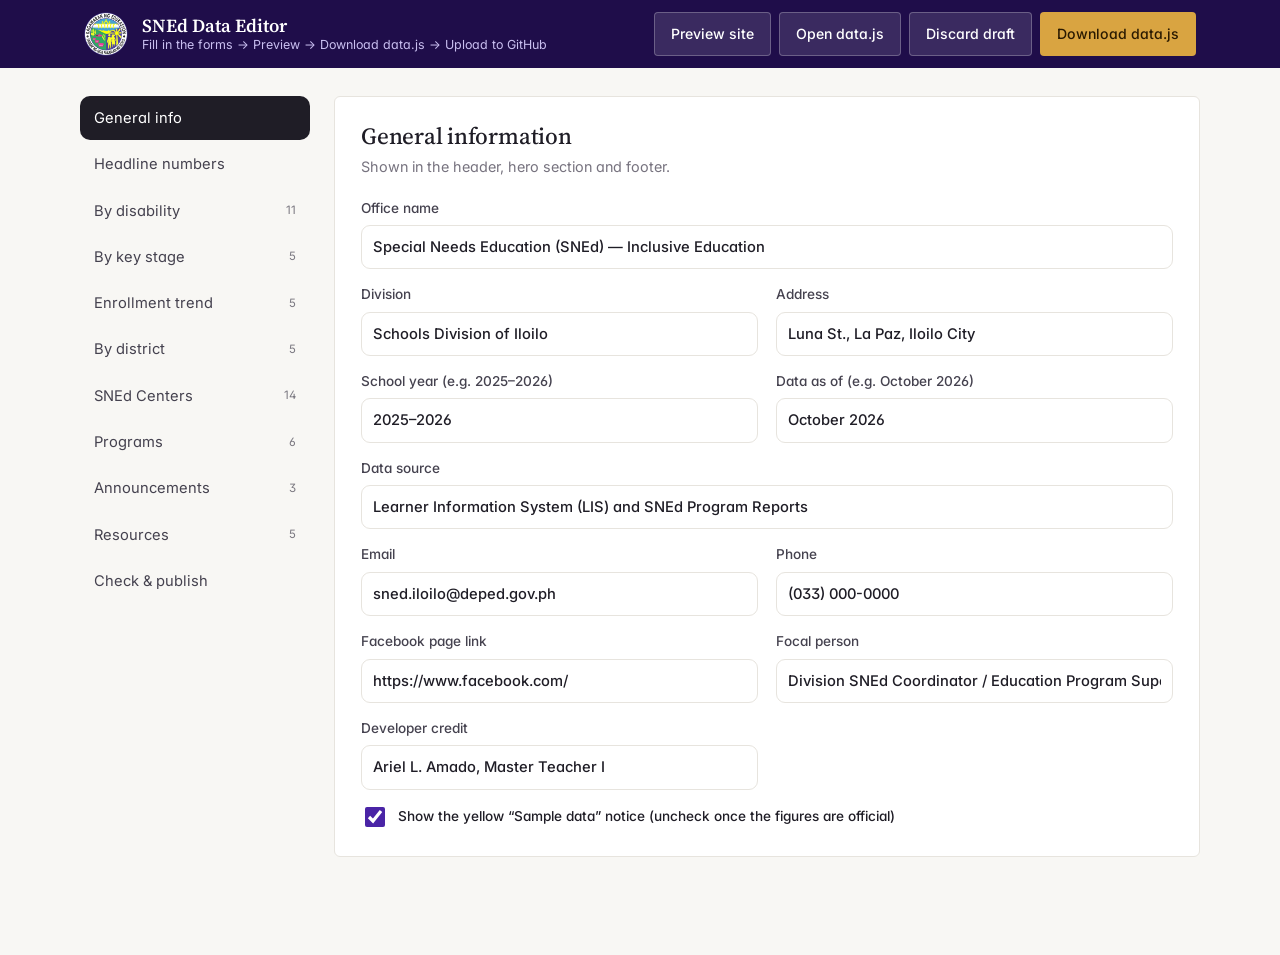
==== admin.html @ 19c278dc "Add files via upload Upload SNEd files" ====
<!doctype html>
<html lang="en">
<head>
  <meta charset="utf-8">
  <meta name="viewport" content="width=device-width, initial-scale=1">
  <title>SNEd Data Editor · Schools Division of Iloilo</title>
  <meta name="robots" content="noindex">
  <link rel="icon" type="image/png" href="assets/img/favicon.png">
  <link rel="preconnect" href="https://fonts.googleapis.com">
  <link rel="preconnect" href="https://fonts.gstatic.com" crossorigin>
  <link href="https://fonts.googleapis.com/css2?family=Inter:wght@400;500;600&family=Source+Serif+4:opsz,wght@8..60,500;8..60,600&display=swap" rel="stylesheet">
  <link rel="stylesheet" href="assets/css/style.css">
  <style>
    body{background:var(--tint)}
    .ed-header{background:#1f0d4a;color:#fff;position:sticky;top:0;z-index:40}
    .ed-header .wrap{display:flex;align-items:center;gap:14px;min-height:68px;flex-wrap:wrap;padding-top:8px;padding-bottom:8px}
    .ed-header img{width:44px;height:44px}
    .ed-title{display:flex;flex-direction:column;line-height:1.2;margin-right:auto}
    .ed-title strong{font-family:var(--serif);font-size:1.15rem;font-weight:600}
    .ed-title small{color:#c9bff0;font-size:.78rem}
    .ed-actions{display:flex;gap:8px;flex-wrap:wrap}
    .ed-actions .btn{padding:9px 16px;font-size:.88rem}
    .btn-light{background:rgba(255,255,255,.12);color:#fff;border-color:rgba(255,255,255,.25)}
    .btn-light:hover{background:rgba(255,255,255,.2)}
    .layout{display:grid;grid-template-columns:230px 1fr;gap:24px;padding:28px 20px 80px}
    .tabs{position:sticky;top:96px;align-self:start;display:flex;flex-direction:column;gap:2px}
    .tabs button{text-align:left;background:none;border:0;font:inherit;font-size:.92rem;padding:10px 14px;border-radius:10px;color:var(--ink-2);cursor:pointer;display:flex;justify-content:space-between;align-items:center}
    .tabs button:hover{background:var(--purple-100)}
    .tabs button.on{background:var(--ink);color:var(--bg)}
    .tabs .cnt{font-size:.72rem;opacity:.7}
    .panel{display:none}
    .panel.on{display:block}
    .panel > .card{margin-bottom:18px}
    .panel h2{font-size:1.45rem;font-weight:500;margin-bottom:4px}
    .panel .help{color:var(--muted);font-size:.9rem;margin:0 0 18px}
    .form-grid{display:grid;grid-template-columns:repeat(2,1fr);gap:14px 18px}
    .form-grid label{display:flex;flex-direction:column;gap:6px;font-size:.85rem;font-weight:500;color:var(--ink-2)}
    .form-grid label.full{grid-column:1/-1}
    input[type=text],input[type=number],input[type=date],input[type=email],input[type=url],select,textarea{font:inherit;font-size:.92rem;padding:9px 11px;border:1.5px solid var(--line);border-radius:9px;background:var(--surface);color:var(--ink);width:100%}
    input:focus,select:focus,textarea:focus{outline:none;border-color:var(--purple-500);box-shadow:0 0 0 3px color-mix(in srgb,var(--purple-500) 20%,transparent)}
    textarea{resize:vertical;min-height:62px}
    .form-grid label.switch{flex-direction:row;align-items:center;gap:10px;font-weight:500;color:var(--ink)}
    .switch input{width:20px;height:20px;flex:none;accent-color:var(--purple-600)}
    .ed-table-wrap{overflow-x:auto;border:1px solid var(--line);border-radius:12px;background:var(--surface)}
    table.ed{border-collapse:collapse;width:100%;min-width:640px;font-size:.9rem}
    table.ed th{background:var(--tint);font-size:.72rem;text-transform:uppercase;letter-spacing:.06em;color:var(--muted);font-weight:600;text-align:left;padding:10px 8px;border-bottom:1px solid var(--line);white-space:nowrap}
    table.ed td{padding:5px 6px;border-bottom:1px solid var(--line);vertical-align:top}
    table.ed td input,table.ed td select,table.ed td textarea{padding:7px 9px;border-radius:7px}
    table.ed td.num input{text-align:right;font-variant-numeric:tabular-nums}
    table.ed td.calc{text-align:right;font-weight:600;padding-top:12px;font-variant-numeric:tabular-nums;color:var(--purple-700)}
    table.ed tfoot td{font-weight:700;text-align:right;padding:10px 8px;background:var(--tint)}
    table.ed tfoot td:first-child{text-align:left}
    .row-tools{white-space:nowrap;text-align:right}
    .row-tools button{background:none;border:1px solid var(--line);border-radius:7px;width:30px;height:32px;cursor:pointer;color:var(--ink-2);font-size:.85rem}
    .row-tools button:hover{border-color:var(--purple-500);color:var(--purple-600)}
    .row-tools button.del:hover{border-color:#c0392b;color:#c0392b}
    .tbl-actions{display:flex;gap:8px;flex-wrap:wrap;margin-top:12px;align-items:center}
    .tbl-actions .hint{color:var(--muted);font-size:.8rem;margin-left:auto}
    .checks{list-style:none;margin:0;padding:0;display:grid;gap:8px}
    .checks li{display:flex;gap:10px;align-items:flex-start;padding:10px 12px;border-radius:10px;font-size:.9rem}
    .checks li.ok{background:#e8f6ee;color:#1d6b3f}
    .checks li.warn{background:#fff3d6;color:#7a5200}
    :root[data-theme="dark"] .checks li.ok{background:#173a28;color:#9fe3bb}
    :root[data-theme="dark"] .checks li.warn{background:#3a2c08;color:#fde9ad}
    .toast{position:fixed;left:50%;bottom:24px;transform:translateX(-50%) translateY(20px);background:var(--purple-900);color:#fff;padding:12px 20px;border-radius:12px;box-shadow:var(--shadow);opacity:0;transition:.25s;z-index:99;font-size:.9rem;pointer-events:none}
    .toast.show{opacity:1;transform:translateX(-50%) translateY(0)}
    .steps{margin:0;padding-left:20px;display:grid;gap:8px;font-size:.92rem;color:var(--ink-2)}
    .draft-flag{font-size:.75rem;background:var(--gold);color:#2a1600;padding:2px 8px;border-radius:999px;margin-left:8px;font-weight:600}
    @media (max-width:860px){
      .layout{grid-template-columns:1fr;padding-top:16px}
      .tabs{position:static;flex-direction:row;overflow-x:auto;gap:6px;padding-bottom:4px}
      .tabs button{white-space:nowrap;border:1px solid var(--line);background:var(--surface)}
      .form-grid{grid-template-columns:1fr}
      .tbl-actions .hint{margin-left:0;width:100%}
    }
  </style>
</head>
<body>
  <header class="ed-header">
    <div class="wrap">
      <img src="assets/img/division-seal.png" alt="" width="44" height="44">
      <div class="ed-title">
        <strong>SNEd Data Editor <span class="draft-flag" id="draftFlag" hidden>Unsaved draft</span></strong>
        <small>Fill in the forms → Preview → Download data.js → Upload to GitHub</small>
      </div>
      <div class="ed-actions">
        <button class="btn btn-light" type="button" id="btnPreview">Preview site</button>
        <label class="btn btn-light" style="margin:0">Open data.js<input type="file" id="fileOpen" accept=".js,text/javascript" hidden></label>
        <button class="btn btn-light" type="button" id="btnReset">Discard draft</button>
        <button class="btn btn-gold" type="button" id="btnDownload">Download data.js</button>
      </div>
    </div>
  </header>

  <div class="wrap layout">
    <nav class="tabs" id="tabs" aria-label="Data sections"></nav>
    <main id="panels"></main>
  </div>

  <div class="toast" id="toast" role="status" aria-live="polite"></div>

  <script src="assets/js/data.js"></script>
  <script>
  (function () {
    "use strict";
    var $ = function (s, r) { return (r || document).querySelector(s); };
    var $$ = function (s, r) { return Array.prototype.slice.call((r || document).querySelectorAll(s)); };
    var esc = function (s) { return String(s == null ? "" : s).replace(/[&<>"']/g, function (c) { return { "&": "&amp;", "<": "&lt;", ">": "&gt;", '"': "&quot;", "'": "&#39;" }[c]; }); };
    var fmt = function (n) { return Number(n || 0).toLocaleString("en-PH"); };
    var clone = function (o) { return JSON.parse(JSON.stringify(o)); };
    var DRAFT_KEY = "sned:draft";

    var published = clone(window.SNED_DATA || {});
    var D;
    try { var dr = localStorage.getItem(DRAFT_KEY); D = dr ? JSON.parse(dr) : clone(published); } catch (e) { D = clone(published); }
    normalize(D);

    function normalize(d) {
      d.meta = d.meta || {}; d.summary = d.summary || {};
      ["byDisability", "byLevel", "trend", "byDistrict", "schools", "programs", "announcements", "resources"].forEach(function (k) { if (!Array.isArray(d[k])) d[k] = []; });
      d.schools.forEach(function (s) { if (!Array.isArray(s.programs)) s.programs = String(s.programs || "").split(";").map(function (x) { return x.trim(); }).filter(Boolean); });
      if (typeof d.isSampleData !== "boolean") d.isSampleData = false;
    }

    function toast(msg) { var t = $("#toast"); t.textContent = msg; t.classList.add("show"); clearTimeout(toast.t); toast.t = setTimeout(function () { t.classList.remove("show"); }, 2600); }

    var saveT;
    function changed() {
      clearTimeout(saveT);
      saveT = setTimeout(function () { try { localStorage.setItem(DRAFT_KEY, JSON.stringify(D)); } catch (e) {} }, 300);
      $("#draftFlag").hidden = false;
      updateCounts(); runChecks(); refreshDistrictList();
    }

    /* ---------------- section definitions ---------------- */
    var ICONS = ["users", "star", "ear", "search", "file", "book", "home", "school", "teacher"];
    var TYPES = ["SNEd Center", "Inclusive School", "Learning Resource Center"];
    var TABLES = {
      byDisability: { title: "Learners with Disabilities by Category", help: "Male and female count for each disability category. Total is computed automatically.",
        cols: [{ k: "category", l: "Category", w: "46%" }, { k: "male", l: "Male", t: "num" }, { k: "female", l: "Female", t: "num" }],
        calc: { l: "Total", f: function (r) { return (+r.male || 0) + (+r.female || 0); } }, totals: ["male", "female"], blank: { category: "", male: 0, female: 0 } },
      byLevel: { title: "Learners with Disabilities by Key Stage", help: "Used in the doughnut chart.",
        cols: [{ k: "level", l: "Key stage", w: "60%" }, { k: "count", l: "Learners", t: "num" }], totals: ["count"], blank: { level: "", count: 0 } },
      trend: { title: "Enrollment Trend", help: "One row per school year, oldest first. Used in the line chart.",
        cols: [{ k: "sy", l: "School year", w: "40%" }, { k: "lwd", l: "Learners w/ Disabilities", t: "num" }, { k: "gifted", l: "Gifted & Talented", t: "num" }], blank: { sy: "", lwd: 0, gifted: 0 } },
      byDistrict: { title: "By Congressional District", help: "Used in the district chart and summary table.",
        cols: [{ k: "district", l: "District", w: "28%" }, { k: "lwd", l: "Learners w/ Disabilities", t: "num" }, { k: "gifted", l: "Gifted & Talented", t: "num" }, { k: "centers", l: "SNEd Centers", t: "num" }, { k: "schools", l: "Inclusive Schools", t: "num" }],
        totals: ["lwd", "gifted", "centers", "schools"], blank: { district: "", lwd: 0, gifted: 0, centers: 0, schools: 0 } },
      schools: { title: "SNEd Centers & Implementing Schools", help: "Directory of schools. Separate programs with a semicolon ( ; ).",
        cols: [{ k: "name", l: "School name", w: "22%" }, { k: "municipality", l: "Municipality" }, { k: "district", l: "District", t: "district" }, { k: "type", l: "Type", t: "select", opts: TYPES }, { k: "programs", l: "Programs (separate with ;)", t: "list", w: "20%" }, { k: "lwd", l: "Learners", t: "num" }, { k: "teachers", l: "SNEd teachers", t: "num" }],
        blank: { name: "", municipality: "", district: "1st District", type: "SNEd Center", programs: [], lwd: 0, teachers: 0 } },
      programs: { title: "Programs & Services", help: "Cards shown in the purple Programs section.",
        cols: [{ k: "icon", l: "Icon", t: "select", opts: ICONS }, { k: "title", l: "Title", w: "24%" }, { k: "text", l: "Description", t: "area", w: "50%" }], blank: { icon: "star", title: "", text: "" } },
      announcements: { title: "Announcements", help: "Newest items appear first automatically.",
        cols: [{ k: "date", l: "Date", t: "date" }, { k: "title", l: "Title", w: "30%" }, { k: "text", l: "Details", t: "area", w: "45%" }], blank: { date: new Date().toISOString().slice(0, 10), title: "", text: "" } },
      resources: { title: "Policies & Resources", help: "For your own files: upload them to the files folder on GitHub, then type files/filename.pdf as the link.",
        cols: [{ k: "title", l: "Title", w: "50%" }, { k: "type", l: "Type (Policy, Form…)" }, { k: "url", l: "Link / file path", w: "26%" }], blank: { title: "", type: "Form", url: "files/" } }
    };
    var SECTIONS = [
      { id: "general", label: "General info" },
      { id: "summary", label: "Headline numbers" },
      { id: "byDisability", label: "By disability" },
      { id: "byLevel", label: "By key stage" },
      { id: "trend", label: "Enrollment trend" },
      { id: "byDistrict", label: "By district" },
      { id: "schools", label: "SNEd Centers" },
      { id: "programs", label: "Programs" },
      { id: "announcements", label: "Announcements" },
      { id: "resources", label: "Resources" },
      { id: "check", label: "Check & publish" }
    ];

    /* ---------------- build tabs & panels ---------------- */
    $("#tabs").innerHTML = SECTIONS.map(function (s, i) { return '<button type="button" data-tab="' + s.id + '"' + (i === 0 ? ' class="on"' : "") + ">" + s.label + '<span class="cnt" data-count="' + s.id + '"></span></button>'; }).join("");
    $("#panels").innerHTML = SECTIONS.map(function (s, i) { return '<section class="panel' + (i === 0 ? " on" : "") + '" id="p-' + s.id + '"></section>'; }).join("");
    $$("#tabs button").forEach(function (b) { b.addEventListener("click", function () { showTab(b.getAttribute("data-tab")); }); });
    function showTab(id) {
      $$("#tabs button").forEach(function (x) { x.classList.toggle("on", x.getAttribute("data-tab") === id); });
      $$(".panel").forEach(function (p) { p.classList.toggle("on", p.id === "p-" + id); });
      if (id === "check") runChecks();
      window.scrollTo({ top: 0 });
    }
    function updateCounts() { Object.keys(TABLES).forEach(function (k) { var el = $('[data-count="' + k + '"]'); if (el) el.textContent = D[k].length; }); }

    /* ---------------- general + summary ---------------- */
    var META = [["office", "Office name"], ["division", "Division"], ["address", "Address"], ["schoolYear", "School year (e.g. 2025–2026)"], ["asOf", "Data as of (e.g. October 2026)"], ["source", "Data source"], ["email", "Email", "email"], ["phone", "Phone"], ["facebook", "Facebook page link", "url"], ["focalPerson", "Focal person"], ["developer", "Developer credit"]];
    var SUMMARY = [["learnersWithDisabilities", "Learners with Disabilities"], ["giftedTalented", "Gifted & Talented Learners"], ["snedCenters", "SNEd Centers"], ["inclusiveSchools", "Inclusive Schools"], ["snedTeachers", "SNEd Teachers"], ["learningResourceCenters", "Learning Resource Centers"]];

    function renderGeneral() {
      $("#p-general").innerHTML = '<div class="card"><h2>General information</h2><p class="help">Shown in the header, hero section and footer.</p><div class="form-grid">' +
        META.map(function (m) { return '<label' + (m[0] === "source" || m[0] === "office" ? ' class="full"' : "") + ">" + m[1] + '<input type="' + (m[2] || "text") + '" data-meta="' + m[0] + '" value="' + esc(D.meta[m[0]]) + '"></label>'; }).join("") +
        '<label class="full switch"><input type="checkbox" id="isSample"' + (D.isSampleData ? " checked" : "") + '> Show the yellow “Sample data” notice (uncheck once the figures are official)</label></div></div>';
      $$("[data-meta]").forEach(function (i) { i.addEventListener("input", function () { D.meta[i.getAttribute("data-meta")] = i.value; changed(); }); });
      $("#isSample").addEventListener("change", function () { D.isSampleData = this.checked; changed(); });
    }
    function renderSummary() {
      $("#p-summary").innerHTML = '<div class="card"><h2>Headline numbers</h2><p class="help">The six big numbers at the top of the site. Use the button to fill them from your tables.</p><div class="form-grid">' +
        SUMMARY.map(function (m) { return "<label>" + m[1] + '<input type="number" min="0" data-sum="' + m[0] + '" value="' + esc(D.summary[m[0]] || 0) + '"></label>'; }).join("") +
        '</div><div class="tbl-actions"><button class="btn btn-outline btn-sm" type="button" id="autoSum">Fill from tables</button><span class="hint">Learners = disability table total · Gifted = district total · Centers & schools = district totals · Teachers = directory total</span></div></div>';
      $$("[data-sum]").forEach(function (i) { i.addEventListener("input", function () { D.summary[i.getAttribute("data-sum")] = +i.value || 0; changed(); }); });
      $("#autoSum").addEventListener("click", function () {
        var s = D.summary;
        s.learnersWithDisabilities = sumCol(D.byDisability, function (r) { return (+r.male || 0) + (+r.female || 0); });
        s.giftedTalented = sumCol(D.byDistrict, function (r) { return r.gifted; });
        s.snedCenters = sumCol(D.byDistrict, function (r) { return r.centers; });
        s.inclusiveSchools = sumCol(D.byDistrict, function (r) { return r.schools; });
        if (D.schools.length) s.snedTeachers = sumCol(D.schools, function (r) { return r.teachers; });
        renderSummary(); changed(); toast("Headline numbers filled from tables");
      });
    }
    function sumCol(arr, f) { return arr.reduce(function (a, r) { return a + (Number(f(r)) || 0); }, 0); }

    /* ---------------- generic table editor ---------------- */
    function cellHTML(col, row, ri) {
      var v = row[col.k], a = ' data-r="' + ri + '" data-k="' + col.k + '"';
      if (col.t === "num") return '<td class="num"><input type="number" min="0"' + a + ' value="' + esc(v == null ? 0 : v) + '"></td>';
      if (col.t === "date") return '<td><input type="date"' + a + ' value="' + esc(v) + '"></td>';
      if (col.t === "area") return "<td><textarea" + a + ">" + esc(v) + "</textarea></td>";
      if (col.t === "list") return '<td><input type="text"' + a + ' value="' + esc((v || []).join("; ")) + '"></td>';
      if (col.t === "select") {
        var opts = col.opts.slice(); if (v && opts.indexOf(v) < 0) opts.push(v);
        return "<td><select" + a + ">" + opts.map(function (o) { return "<option" + (o === v ? " selected" : "") + ">" + esc(o) + "</option>"; }).join("") + "</select></td>";
      }
      if (col.t === "district") return '<td><input type="text" list="districtList"' + a + ' value="' + esc(v) + '"></td>';
      return '<td><input type="text"' + a + ' value="' + esc(v) + '"></td>';
    }
    function renderTable(key) {
      var T = TABLES[key], rows = D[key];
      var h = '<div class="card"><h2>' + T.title + '</h2><p class="help">' + T.help + '</p><div class="ed-table-wrap"><table class="ed" data-table="' + key + '"><thead><tr>' +
        T.cols.map(function (c) { return "<th" + (c.w ? ' style="width:' + c.w + '"' : "") + ">" + c.l + "</th>"; }).join("") + (T.calc ? '<th style="text-align:right">' + T.calc.l + "</th>" : "") + "<th></th></tr></thead><tbody>" +
        rows.map(function (r, ri) {
          return "<tr>" + T.cols.map(function (c) { return cellHTML(c, r, ri); }).join("") + (T.calc ? '<td class="calc" data-calc="' + ri + '">' + fmt(T.calc.f(r)) + "</td>" : "") +
            '<td class="row-tools"><button type="button" data-act="up" data-r="' + ri + '" title="Move up" aria-label="Move up">↑</button> <button type="button" data-act="down" data-r="' + ri + '" title="Move down" aria-label="Move down">↓</button> <button type="button" class="del" data-act="del" data-r="' + ri + '" title="Delete row" aria-label="Delete row">✕</button></td></tr>';
        }).join("") + "</tbody>";
      if (T.totals) h += '<tfoot><tr>' + T.cols.map(function (c, i) { return i === 0 ? "<td>Total</td>" : '<td data-tot="' + c.k + '">' + (T.totals.indexOf(c.k) > -1 ? fmt(sumCol(rows, function (r) { return r[c.k]; })) : "") + "</td>"; }).join("") + (T.calc ? '<td data-tot="__calc">' + fmt(sumCol(rows, T.calc.f)) + "</td>" : "") + "<td></td></tr></tfoot>";
      h += '</table></div><div class="tbl-actions"><button class="btn btn-outline btn-sm" type="button" data-add="' + key + '">+ Add row</button><span class="hint">Tip: copy cells from Excel and paste into any box — rows are added automatically.</span></div></div>';
      var p = $("#p-" + key); p.innerHTML = h;

      var tbl = $("table", p);
      tbl.addEventListener("input", function (e) {
        var el = e.target, ri = el.getAttribute("data-r"), k = el.getAttribute("data-k"); if (ri == null || !k) return;
        setVal(key, +ri, k, el.value);
        if (T.calc) { var c = $('[data-calc="' + ri + '"]', tbl); if (c) c.textContent = fmt(T.calc.f(D[key][ri])); }
        refreshTotals(key, tbl); changed();
      });
      tbl.addEventListener("click", function (e) {
        var b = e.target.closest("button[data-act]"); if (!b) return;
        var ri = +b.getAttribute("data-r"), act = b.getAttribute("data-act"), arr = D[key];
        if (act === "del") { if (!confirm("Delete this row?")) return; arr.splice(ri, 1); }
        if (act === "up" && ri > 0) arr.splice(ri - 1, 0, arr.splice(ri, 1)[0]);
        if (act === "down" && ri < arr.length - 1) arr.splice(ri + 1, 0, arr.splice(ri, 1)[0]);
        renderTable(key); changed();
      });
      tbl.addEventListener("paste", function (e) {
        var el = e.target, ri = el.getAttribute("data-r"), k = el.getAttribute("data-k"); if (ri == null) return;
        var text = (e.clipboardData || window.clipboardData).getData("text");
        if (!/[\t\n]/.test(text.replace(/\n$/, ""))) return;
        e.preventDefault();
        var lines = text.replace(/\r/g, "").replace(/\n$/, "").split("\n").map(function (l) { return l.split("\t"); });
        var startC = T.cols.map(function (c) { return c.k; }).indexOf(k), startR = +ri;
        lines.forEach(function (cells, li) {
          var r = startR + li; if (!D[key][r]) D[key].push(clone(T.blank));
          cells.forEach(function (val, ci) { var col = T.cols[startC + ci]; if (col) setVal(key, r, col.k, val.trim()); });
        });
        renderTable(key); changed(); toast("Pasted " + lines.length + " row(s) from clipboard");
      });
      $("[data-add]", p).addEventListener("click", function () { D[key].push(clone(T.blank)); renderTable(key); changed(); var ins = $$("tbody tr:last-child input, tbody tr:last-child textarea", p); if (ins[0]) ins[0].focus(); });
    }
    function setVal(key, ri, k, val) {
      var col = TABLES[key].cols.filter(function (c) { return c.k === k; })[0];
      if (col.t === "num") val = Number(String(val).replace(/[, ]/g, "")) || 0;
      if (col.t === "list") val = String(val).split(";").map(function (x) { return x.trim(); }).filter(Boolean);
      D[key][ri][k] = val;
    }
    function refreshTotals(key, tbl) {
      var T = TABLES[key]; if (!T.totals) return;
      T.totals.forEach(function (k) { var c = $('[data-tot="' + k + '"]', tbl); if (c) c.textContent = fmt(sumCol(D[key], function (r) { return r[k]; })); });
      if (T.calc) { var c = $('[data-tot="__calc"]', tbl); if (c) c.textContent = fmt(sumCol(D[key], T.calc.f)); }
    }
    function refreshDistrictList() {
      var dl = $("#districtList"); if (!dl) { dl = document.createElement("datalist"); dl.id = "districtList"; document.body.appendChild(dl); }
      dl.innerHTML = D.byDistrict.map(function (d) { return "<option value=\"" + esc(d.district) + "\">"; }).join("");
    }

    /* ---------------- checks ---------------- */
    function runChecks() {
      var p = $("#p-check"); if (!p) return;
      var dis = sumCol(D.byDisability, function (r) { return (+r.male || 0) + (+r.female || 0); });
      var lvl = sumCol(D.byLevel, function (r) { return r.count; });
      var dst = sumCol(D.byDistrict, function (r) { return r.lwd; });
      var gift = sumCol(D.byDistrict, function (r) { return r.gifted; });
      var last = D.trend[D.trend.length - 1] || {};
      var S = D.summary, items = [];
      function chk(ok, good, bad) { items.push({ ok: ok, t: ok ? good : bad }); }
      chk(dis === +S.learnersWithDisabilities, "Disability table total (" + fmt(dis) + ") matches the headline number.", "Disability table total is " + fmt(dis) + " but the headline says " + fmt(S.learnersWithDisabilities) + ".");
      chk(lvl === dis, "Key-stage total matches the disability total (" + fmt(dis) + ").", "Key-stage total is " + fmt(lvl) + " but the disability total is " + fmt(dis) + ".");
      chk(dst === dis, "District total matches the disability total (" + fmt(dis) + ").", "District total is " + fmt(dst) + " but the disability total is " + fmt(dis) + ".");
      chk(gift === +S.giftedTalented, "Gifted & Talented district total matches the headline (" + fmt(gift) + ").", "Gifted & Talented district total is " + fmt(gift) + " but the headline says " + fmt(S.giftedTalented) + ".");
      if (D.trend.length) chk(+last.lwd === dis, "Latest trend year (" + esc(last.sy) + ") matches the disability total.", "Latest trend year (" + esc(last.sy) + ") shows " + fmt(last.lwd) + " learners; the disability total is " + fmt(dis) + ".");
      var blankNames = D.schools.filter(function (s) { return !String(s.name).trim(); }).length;
      chk(!blankNames, "Every school in the directory has a name.", blankNames + " school row(s) have no name.");
      var sample = D.schools.filter(function (s) { return /sample/i.test(s.name); }).length;
      chk(!sample, "No sample school names left in the directory.", sample + " school(s) still have “Sample” in the name.");
      chk(!D.isSampleData, "The “Sample data” notice is turned off.", "The yellow “Sample data” notice is still on (General info tab).");
      var warn = items.filter(function (i) { return !i.ok; }).length;
      p.innerHTML = '<div class="card"><h2>Check &amp; publish</h2><p class="help">' + (warn ? warn + " item(s) need attention. Warnings don't block downloading." : "All checks passed. Ready to publish.") + '</p><ul class="checks">' +
        items.map(function (i) { return '<li class="' + (i.ok ? "ok" : "warn") + '"><span>' + (i.ok ? "✓" : "!") + "</span><span>" + i.t + "</span></li>"; }).join("") + "</ul></div>" +
        '<div class="card"><h2>How to publish</h2><ol class="steps"><li>Click <b>Preview site</b> to see your changes.</li><li>Click <b>Download data.js</b> (top right).</li><li>On GitHub, open your repository → <b>assets</b> → <b>js</b> → <b>Add file</b> → <b>Upload files</b>.</li><li>Drag in the downloaded <b>data.js</b> → <b>Commit changes</b>. It replaces the old file.</li><li>Wait about a minute, then refresh the site. If the old data still shows, press Ctrl+F5.</li></ol></div>';
    }

    /* ---------------- top actions ---------------- */
    function buildJS() {
      var out = clone(D);
      return "/* =====================================================================\n   SNEd DATA FILE — " + (out.meta.division || "Schools Division of Iloilo") + "\n   Generated by the SNEd Data Editor (admin.html) on " + new Date().toLocaleString("en-PH") + ".\n   To update: open admin.html, edit, download, and upload this file\n   to assets/js/ on GitHub (replacing the old one).\n   ===================================================================== */\n\nwindow.SNED_DATA = " + JSON.stringify(out, null, 2) + ";\n";
    }
    $("#btnDownload").addEventListener("click", function () {
      var b = new Blob([buildJS()], { type: "text/javascript" }), a = document.createElement("a");
      a.href = URL.createObjectURL(b); a.download = "data.js"; document.body.appendChild(a); a.click();
      setTimeout(function () { URL.revokeObjectURL(a.href); a.remove(); }, 300);
      toast("data.js downloaded — upload it to assets/js on GitHub");
    });
    $("#btnPreview").addEventListener("click", function () {
      try { localStorage.setItem(DRAFT_KEY, JSON.stringify(D)); } catch (e) {}
      window.open("index.html?preview=1", "_blank");
    });
    $("#btnReset").addEventListener("click", function () {
      if (!confirm("Discard all unsaved changes and go back to the data currently on the site?")) return;
      try { localStorage.removeItem(DRAFT_KEY); } catch (e) {}
      D = clone(published); normalize(D); renderAll(); $("#draftFlag").hidden = true; toast("Draft discarded");
    });
    $("#fileOpen").addEventListener("change", function () {
      var f = this.files[0]; if (!f) return;
      var rd = new FileReader();
      rd.onload = function () {
        try {
          var sandbox = {}; new Function("window", String(rd.result))(sandbox);
          if (!sandbox.SNED_DATA) throw new Error("No SNED_DATA found");
          D = sandbox.SNED_DATA; normalize(D); renderAll(); changed(); toast("Loaded " + f.name);
        } catch (err) { alert("This file could not be read as an SNEd data.js file.\n\n" + err.message); }
      };
      rd.readAsText(f); this.value = "";
    });
    window.addEventListener("beforeunload", function () { try { localStorage.setItem(DRAFT_KEY, JSON.stringify(D)); } catch (e) {} });

    function renderAll() { renderGeneral(); renderSummary(); refreshDistrictList(); Object.keys(TABLES).forEach(renderTable); updateCounts(); runChecks(); }
    renderAll();
    try { if (localStorage.getItem(DRAFT_KEY)) $("#draftFlag").hidden = false; } catch (e) {}
  })();
  </script>
</body>
</html>
---- assets/css/style.css ----
/* SNEd Data Portal — Schools Division of Iloilo
   Simple, professional theme: ivory + white, deep purple accent, serif headings. */
:root{
  --purple-900:#1f0d4a; --purple-800:#2a1263; --purple-700:#3b1690; --purple-600:#4a24a6; --purple-500:#6b4cc4; --purple-100:#eeeaf7; --purple-50:#f6f4fb;
  --gold:#d9a441; --gold-soft:#ecd3a0; --gold-ink:#8a6420;
  --blue:#3b1690; --rose:#a894e0; --teal:#3b1690; --blue-soft:#eeeaf7;
  --bg:#ffffff; --surface:#ffffff; --tint:#f8f7f4; --ink:#1f1d26; --ink-2:#45424f; --muted:#77737f; --line:#e7e4de; --line-2:#d6d2ca;
  --shadow:none; --radius:6px; --fs:16px;
  --serif:"Source Serif 4", Georgia, "Times New Roman", serif;
  --sans:"Inter", system-ui, -apple-system, "Segoe UI", sans-serif;
  --chart-grid:rgba(31,29,38,.07); --chart-text:#6b6773;
}
@media (prefers-color-scheme: dark){
  :root:not([data-theme="light"]){
    --bg:#15131a; --surface:#1b1921; --tint:#18161e; --ink:#eceaf1; --ink-2:#c9c5d3; --muted:#9a96a5; --line:#2c2934; --line-2:#3a3644;
    --purple-700:#b7a4f0; --purple-600:#b7a4f0; --purple-500:#9c86e6; --purple-100:#2a2440; --purple-50:#201c2c; --gold-ink:#e2bd76;
    --chart-grid:rgba(255,255,255,.07); --chart-text:#a8a4b3;
  }
}
:root[data-theme="dark"]{
  --bg:#15131a; --surface:#1b1921; --tint:#18161e; --ink:#eceaf1; --ink-2:#c9c5d3; --muted:#9a96a5; --line:#2c2934; --line-2:#3a3644;
  --purple-700:#b7a4f0; --purple-600:#b7a4f0; --purple-500:#9c86e6; --purple-100:#2a2440; --purple-50:#201c2c; --gold-ink:#e2bd76;
  --chart-grid:rgba(255,255,255,.07); --chart-text:#a8a4b3;
}
:root[data-contrast="high"]{
  --bg:#fff; --surface:#fff; --tint:#fff; --ink:#000; --ink-2:#000; --muted:#222; --line:#000; --line-2:#000;
  --purple-700:#2a0a73; --purple-600:#2a0a73; --chart-text:#000;
}
:root[data-contrast="high"] a{text-decoration:underline}

*{box-sizing:border-box}
html{font-size:var(--fs);scroll-behavior:smooth;scroll-padding-top:80px}
body{margin:0;font-family:var(--sans);background:var(--bg);color:var(--ink);line-height:1.65;-webkit-font-smoothing:antialiased;font-feature-settings:"cv11","ss01"}
img{max-width:100%;height:auto;display:block}
a{color:var(--purple-700);text-underline-offset:3px}
h1,h2,h3,h4{margin:0;line-height:1.2}
h1,h2{font-family:var(--serif);font-weight:500;letter-spacing:-.01em}
h3{font-weight:600;letter-spacing:-.005em}
.wrap{max-width:1160px;margin:0 auto;padding:0 24px}
.sr-only{position:absolute;width:1px;height:1px;overflow:hidden;clip:rect(0 0 0 0);white-space:nowrap}
.skip{position:absolute;left:-999px;top:8px;background:var(--ink);color:#fff;padding:8px 14px;z-index:100}
.skip:focus{left:12px}
:focus-visible{outline:2px solid var(--purple-600);outline-offset:3px}
.muted{color:var(--muted)}

/* top bar */
.a11y-bar{background:var(--tint);border-bottom:1px solid var(--line);color:var(--muted);font-size:.76rem}
.a11y-inner{display:flex;justify-content:space-between;align-items:center;gap:12px;min-height:34px}
.a11y-tools{display:flex;gap:2px;align-items:center;flex-wrap:wrap}
.a11y-tools button{background:none;border:0;color:var(--ink-2);padding:4px 8px;font:inherit;cursor:pointer;border-radius:4px}
.a11y-tools button:hover,.a11y-tools button[aria-pressed="true"]{color:var(--purple-700);background:var(--purple-50)}
.a11y-tools .sep{width:1px;height:14px;background:var(--line-2);margin:0 6px}

/* header */
.site-header{position:sticky;top:0;z-index:50;background:color-mix(in srgb,var(--bg) 94%,transparent);backdrop-filter:blur(8px);border-bottom:1px solid var(--line)}
.header-inner{display:flex;align-items:center;justify-content:space-between;gap:16px;min-height:72px}
.brand{display:flex;align-items:center;gap:12px;text-decoration:none;color:var(--ink)}
.brand img{width:46px;height:46px}
.brand-text{display:flex;flex-direction:column;line-height:1.2}
.brand-text strong{font-family:var(--serif);font-size:1.15rem;font-weight:600}
.brand-text small{color:var(--muted);font-size:.78rem}
.nav{display:flex;gap:4px;align-items:center}
.nav a{position:relative;text-decoration:none;color:var(--ink-2);padding:8px 11px;font-size:.88rem;font-weight:500}
.nav a::after{content:"";position:absolute;left:11px;right:11px;bottom:2px;height:1.5px;background:var(--purple-700);transform:scaleX(0);transition:transform .2s}
.nav a:hover,.nav a.active{color:var(--purple-700)}
.nav a:hover::after,.nav a.active::after{transform:scaleX(1)}
.nav-toggle{display:none;background:none;border:1px solid var(--line);border-radius:6px;width:42px;height:42px;flex-direction:column;justify-content:center;align-items:center;gap:4px;cursor:pointer}
.nav-toggle span:not(.sr-only){display:block;width:18px;height:1.5px;background:var(--ink)}

/* hero */
.hero{border-bottom:1px solid var(--line);background:var(--bg)}
.hero-inner{display:grid;grid-template-columns:1.05fr .95fr;gap:64px;align-items:center;padding:84px 24px}
.eyebrow{display:flex;align-items:center;gap:10px;text-transform:uppercase;letter-spacing:.16em;font-size:.7rem;font-weight:600;color:var(--gold-ink);margin:0 0 16px}
.eyebrow::before{content:"";width:24px;height:1px;background:var(--gold)}
.hero h1{font-size:clamp(2.1rem,4.4vw,3.3rem);font-weight:500;color:var(--ink)}
.hero h1 em{font-style:italic;color:var(--purple-700)}
.lead{font-size:1.06rem;color:var(--ink-2);max-width:54ch;margin:22px 0 30px}
.hero-actions{display:flex;gap:12px;flex-wrap:wrap}
.asof{margin:28px 0 0;font-size:.82rem;color:var(--muted)}
.hero-card{margin:0;border:1px solid var(--line);padding:14px;background:#fff}
.hero-card img{width:100%}

/* buttons */
.btn{display:inline-flex;align-items:center;gap:8px;padding:11px 22px;border-radius:4px;font:inherit;font-weight:500;font-size:.9rem;text-decoration:none;cursor:pointer;border:1px solid transparent;transition:background .15s,border-color .15s,color .15s}
.btn-primary{background:var(--purple-700);color:#fff}
.btn-primary:hover{background:var(--purple-800)}
:root[data-theme="dark"] .btn-primary{color:#15131a}
.btn-outline{background:transparent;border-color:var(--line-2);color:var(--ink)}
.btn-outline:hover{border-color:var(--purple-700);color:var(--purple-700)}
.btn-gold{background:var(--gold);color:#2a1a00}
.btn-gold:hover{background:#c8932f}
.btn-sm{padding:7px 14px;font-size:.82rem}
.link-btn{background:none;border:0;padding:0;font:inherit;font-size:.82rem;font-weight:500;color:var(--purple-700);cursor:pointer;text-decoration:underline;text-underline-offset:3px}

.sample-notice{background:#fbf5e6;color:#6b4e12;border-bottom:1px solid #eedfb8;font-size:.85rem;padding:10px 0}
:root[data-theme="dark"] .sample-notice{background:#2a2312;color:#ecd3a0;border-color:#3d3318}
.sample-notice code{background:rgba(0,0,0,.06);padding:1px 6px;border-radius:3px}

/* sections */
.section{padding:88px 0}
.section-tint{background:var(--tint);border-top:1px solid var(--line);border-bottom:1px solid var(--line)}
.section-head{margin-bottom:40px;max-width:680px}
.section-head h2{font-size:clamp(1.7rem,3vw,2.3rem)}
.section-head p.muted{margin:10px 0 0}
.row-head{display:flex;justify-content:space-between;align-items:flex-end;gap:16px;max-width:none;flex-wrap:wrap}

/* stats — a quiet ledger */
.stats{display:grid;grid-template-columns:repeat(3,1fr);border-top:1px solid var(--line-2)}
.stat{padding:30px 28px 30px 0;border-bottom:1px solid var(--line)}
.stat:not(:nth-child(3n+1)){padding-left:28px;border-left:1px solid var(--line)}
.stat .num{font-family:var(--serif);font-size:2.8rem;font-weight:500;line-height:1;color:var(--ink);font-variant-numeric:lining-nums tabular-nums}
.stat .lbl{margin-top:12px;font-weight:600;font-size:.92rem}
.stat .sub{color:var(--muted);font-size:.8rem;margin-top:2px}

/* cards & charts */
.grid-charts{display:grid;grid-template-columns:repeat(2,1fr);gap:20px;margin-bottom:20px}
.span-2{grid-column:span 2}
.card{background:var(--surface);border:1px solid var(--line);border-radius:var(--radius);padding:26px}
.card-head{display:flex;align-items:center;justify-content:space-between;gap:12px;margin-bottom:20px;flex-wrap:wrap}
.card-head h3{font-size:.98rem}
.chart-box{position:relative;height:300px}
.chart-box.short{height:240px}
.chart-box.tall{height:420px}
.seg{display:inline-flex;border:1px solid var(--line-2);border-radius:4px;overflow:hidden}
.seg button{border:0;background:transparent;font:inherit;font-size:.78rem;padding:5px 12px;cursor:pointer;color:var(--ink-2)}
.seg button + button{border-left:1px solid var(--line-2)}
.seg button.on{background:var(--ink);color:var(--bg)}
.legend{list-style:none;padding:0;margin:18px 0 0;display:grid;gap:0;font-size:.86rem}
.legend li{display:flex;align-items:center;gap:10px;padding:7px 0;border-top:1px solid var(--line)}
.legend i{width:10px;height:10px;border-radius:2px;flex:none}
.legend b{margin-left:auto;font-weight:600;font-variant-numeric:tabular-nums}

.sexsplit{display:grid;gap:26px;padding-top:4px}
.sex-row .top{display:flex;justify-content:space-between;align-items:baseline;margin-bottom:10px}
.sex-row .top span{color:var(--ink-2);font-size:.9rem}
.sex-row .top b{font-family:var(--serif);font-weight:500;font-size:1.9rem;font-variant-numeric:lining-nums tabular-nums}
.bar{height:6px;background:var(--line);border-radius:3px;overflow:hidden}
.bar > i{display:block;height:100%;border-radius:3px;transition:width 1s ease}
.sex-note{font-size:.84rem;color:var(--muted);border-top:1px solid var(--line);padding-top:16px;margin:0}

.table-card{margin-top:20px}
.table-wrap{overflow-x:auto}
.data-table{width:100%;border-collapse:collapse;font-size:.9rem;min-width:520px}
.data-table th,.data-table td{padding:12px 10px;border-bottom:1px solid var(--line);text-align:left}
.data-table th:first-child,.data-table td:first-child{padding-left:0}
.data-table th:last-child,.data-table td:last-child{padding-right:0}
.data-table thead th{font-size:.7rem;text-transform:uppercase;letter-spacing:.1em;color:var(--muted);font-weight:600;border-bottom:1px solid var(--line-2)}
.data-table .num{text-align:right;font-variant-numeric:tabular-nums}
.data-table td b{font-weight:600}
.data-table tfoot td{font-weight:600;border-top:1px solid var(--ink);border-bottom:0}
.share{display:inline-flex;align-items:center;gap:10px;justify-content:flex-end}
.share i{display:inline-block;height:4px;border-radius:2px;background:var(--purple-500);opacity:.7}

/* directory */
.filters{display:flex;gap:10px;flex-wrap:wrap;margin-bottom:8px;align-items:center}
.field{display:flex}
.field.grow{flex:1 1 280px}
.field input,.field select{width:100%;font:inherit;font-size:.9rem;padding:10px 12px;border:1px solid var(--line-2);border-radius:4px;background:var(--surface);color:var(--ink)}
.field input:focus,.field select:focus{border-color:var(--purple-700);outline:none}
.result-count{color:var(--muted);font-size:.82rem;margin:8px 0 22px}
.school-grid{display:grid;grid-template-columns:repeat(auto-fill,minmax(320px,1fr));border-top:1px solid var(--line-2)}
.school{display:flex;flex-direction:column;gap:8px;padding:24px 24px 24px 0;border-bottom:1px solid var(--line)}
.school-grid .school{padding-left:0}
@media (min-width:700px){
  .school-grid{grid-template-columns:repeat(2,1fr);column-gap:48px}
}
@media (min-width:1080px){
  .school-grid{grid-template-columns:repeat(3,1fr)}
}
.school h3{font-family:var(--serif);font-size:1.1rem;font-weight:600}
.badge{font-size:.68rem;font-weight:600;text-transform:uppercase;letter-spacing:.12em;color:var(--gold-ink)}
.school .loc{color:var(--muted);font-size:.84rem;display:flex;align-items:center;gap:6px}
.school .loc svg{opacity:.7}
.tags{font-size:.84rem;color:var(--ink-2)}
.school .meta{display:flex;gap:28px;margin-top:8px;font-size:.78rem;color:var(--muted)}
.school .meta b{color:var(--ink);font-size:1rem;font-weight:600;margin-right:4px}
.empty{padding:40px 0;color:var(--muted);grid-column:1/-1}

/* programs */
.programs{display:grid;grid-template-columns:repeat(3,1fr);gap:0;border-top:1px solid var(--line-2)}
.program{padding:30px 28px 32px 0;border-bottom:1px solid var(--line)}
.program:not(:nth-child(3n+1)){padding-left:28px;border-left:1px solid var(--line)}
.program .no{font-family:var(--serif);font-size:.95rem;color:var(--gold-ink);margin-bottom:14px;display:block}
.program h3{font-family:var(--serif);font-size:1.2rem;font-weight:600;margin-bottom:10px}
.program p{margin:0;color:var(--ink-2);font-size:.9rem}

/* updates & resources */
.two-col{display:grid;grid-template-columns:1.1fr .9fr;gap:72px}
.timeline{list-style:none;margin:0;padding:0;border-top:1px solid var(--line-2)}
.timeline li{padding:22px 0;border-bottom:1px solid var(--line);display:grid;grid-template-columns:130px 1fr;gap:20px}
.timeline time{font-size:.8rem;color:var(--muted);padding-top:3px}
.timeline h3{font-family:var(--serif);font-size:1.08rem;font-weight:600;margin-bottom:4px}
.timeline p{margin:0;color:var(--ink-2);font-size:.9rem}
.resources{list-style:none;margin:0;padding:0;border-top:1px solid var(--line-2)}
.resources a{display:flex;gap:16px;align-items:baseline;padding:16px 0;border-bottom:1px solid var(--line);text-decoration:none;color:var(--ink)}
.resources a:hover .t{color:var(--purple-700);text-decoration:underline}
.resources .ft{flex:none;width:72px;font-size:.66rem;font-weight:600;text-transform:uppercase;letter-spacing:.12em;color:var(--gold-ink)}
.resources .t{font-size:.92rem}
.resources .arr{margin-left:auto;color:var(--muted)}

/* footer */
.site-footer{background:var(--tint);border-top:1px solid var(--line);color:var(--ink-2);padding:64px 0 24px;font-size:.88rem}
.footer-grid{display:grid;grid-template-columns:1.2fr 1.3fr .7fr;gap:48px}
.footer-brand{display:flex;gap:16px;align-items:flex-start}
.footer-brand img{width:56px}
.footer-brand div{display:flex;flex-direction:column}
.footer-brand strong{font-family:var(--serif);font-size:1.15rem;font-weight:600;color:var(--ink)}
.site-footer h4{font-size:.7rem;text-transform:uppercase;letter-spacing:.14em;color:var(--muted);margin-bottom:16px;font-weight:600}
.site-footer ul{list-style:none;margin:0;padding:0;display:grid;gap:8px}
.site-footer a{color:var(--ink)}
.contact li{display:grid;grid-template-columns:110px 1fr;gap:10px}
.contact li span:first-child{color:var(--muted)}
.footer-bottom{display:flex;justify-content:space-between;flex-wrap:wrap;gap:8px;margin-top:48px;padding-top:20px;border-top:1px solid var(--line);font-size:.78rem;color:var(--muted)}
.footer-bottom a{color:var(--muted)}

.to-top{position:fixed;right:20px;bottom:20px;width:40px;height:40px;border:1px solid var(--line-2);background:var(--surface);color:var(--ink);display:grid;place-items:center;text-decoration:none;border-radius:4px;opacity:0;pointer-events:none;transition:opacity .2s}
.to-top.show{opacity:1;pointer-events:auto}

.reveal{opacity:0;transition:opacity .7s ease}
.reveal.in{opacity:1}
@media (prefers-reduced-motion: reduce){*{transition:none!important;scroll-behavior:auto!important}.reveal{opacity:1}}

/* responsive */
@media (max-width:960px){
  .hero-inner{grid-template-columns:1fr;gap:40px;padding:56px 24px}
  .hero-card{max-width:540px}
  .stats,.programs{grid-template-columns:repeat(2,1fr)}
  .stat:not(:nth-child(3n+1)),.program:not(:nth-child(3n+1)){padding-left:0;border-left:0}
  .stat:nth-child(2n),.program:nth-child(2n){padding-left:24px;border-left:1px solid var(--line)}
  .two-col,.footer-grid{grid-template-columns:1fr;gap:48px}
  .nav-toggle{display:flex}
  .nav{position:absolute;top:100%;left:0;right:0;flex-direction:column;align-items:stretch;background:var(--bg);border-bottom:1px solid var(--line);padding:8px 24px 16px;display:none}
  .nav.open{display:flex}
  .nav a{padding:12px 0;border-bottom:1px solid var(--line)}
  .nav a::after{display:none}
}
@media (max-width:640px){
  .a11y-label{display:none}
  .a11y-inner{justify-content:center}
  .wrap{padding:0 18px}
  .section{padding:60px 0}
  .grid-charts{grid-template-columns:1fr}
  .span-2{grid-column:auto}
  .card{padding:20px}
  .chart-box.tall{height:500px}
  .stat{padding:22px 0}
  .stat:nth-child(2n){padding-left:18px}
  .stat .num{font-size:2.1rem}
  .programs{grid-template-columns:1fr}
  .program:nth-child(2n){padding-left:0;border-left:0}
  .timeline li{grid-template-columns:1fr;gap:4px}
  .brand-text small{font-size:.72rem}
}

/* print */
@media print{
  .a11y-bar,.site-header,.hero,.filters,#directory,#programs,.to-top,.btn,.link-btn,.seg,.sample-notice{display:none!important}
  body{background:#fff;color:#000}
  .section{padding:16px 0}
  .card{break-inside:avoid}
  .reveal{opacity:1}
  .print-head{display:flex!important}
}
.print-head{display:none;align-items:center;gap:14px;padding:12px 0;border-bottom:1px solid #000;margin-bottom:12px}

/* dark-mode details (system setting) */
@media (prefers-color-scheme: dark){
  :root:not([data-theme="light"]) .btn-primary{color:#15131a}
  :root:not([data-theme="light"]) .sample-notice{background:#2a2312;color:#ecd3a0;border-color:#3d3318}
}
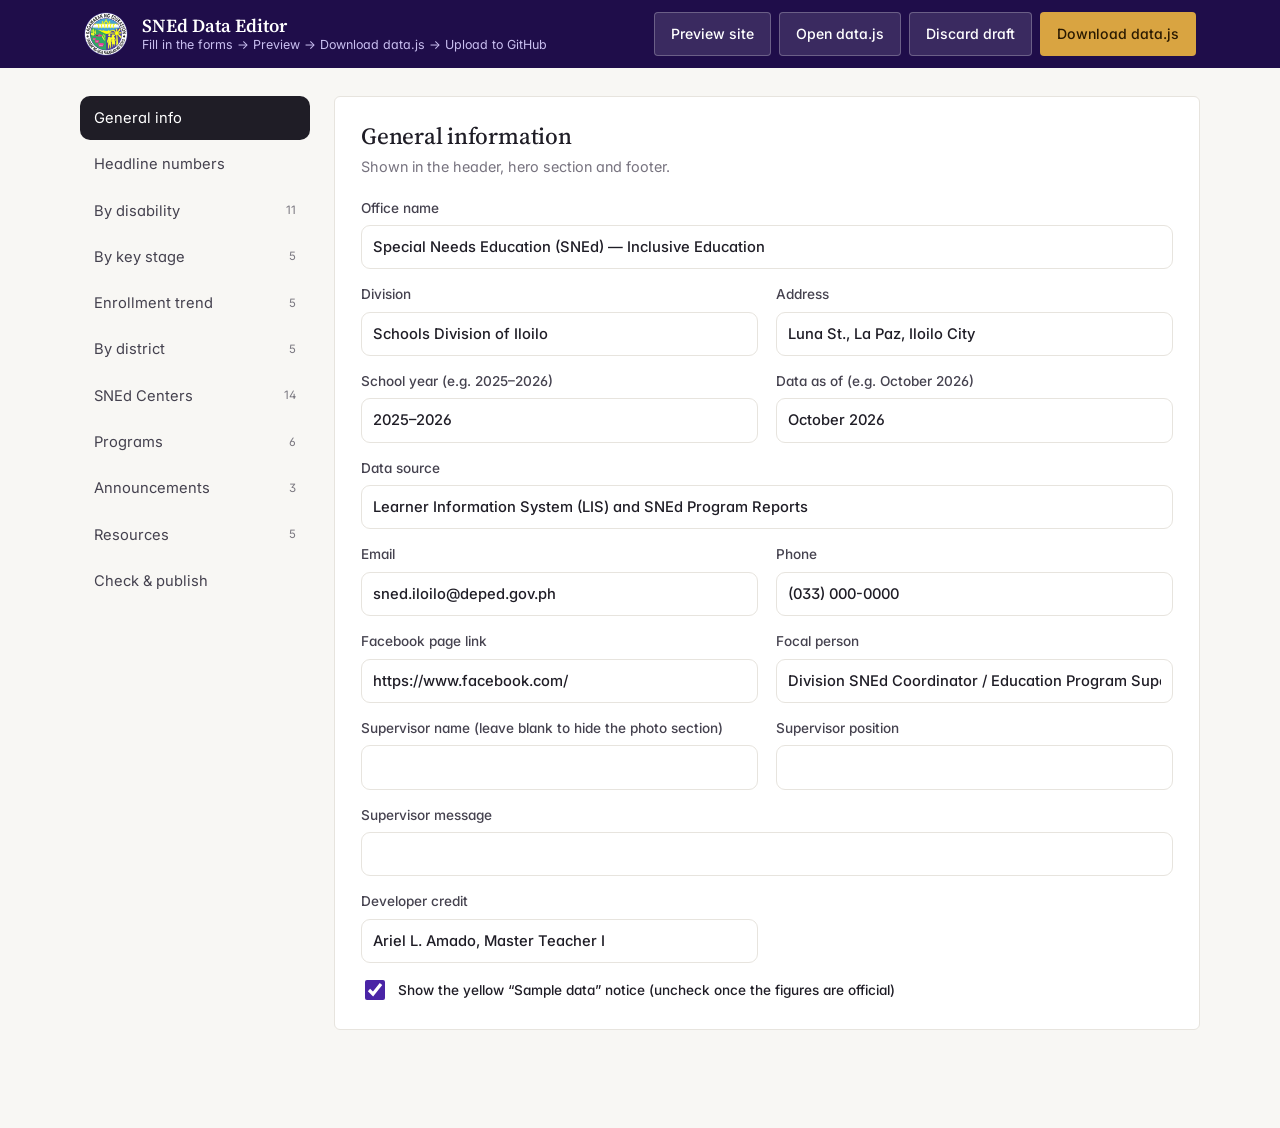
==== commit 16cf85d6: "Add files via upload" ====
--- a/admin.html
+++ b/admin.html
@@ -183,12 +183,12 @@
     function updateCounts() { Object.keys(TABLES).forEach(function (k) { var el = $('[data-count="' + k + '"]'); if (el) el.textContent = D[k].length; }); }
 
     /* ---------------- general + summary ---------------- */
-    var META = [["office", "Office name"], ["division", "Division"], ["address", "Address"], ["schoolYear", "School year (e.g. 2025–2026)"], ["asOf", "Data as of (e.g. October 2026)"], ["source", "Data source"], ["email", "Email", "email"], ["phone", "Phone"], ["facebook", "Facebook page link", "url"], ["focalPerson", "Focal person"], ["developer", "Developer credit"]];
+    var META = [["office", "Office name"], ["division", "Division"], ["address", "Address"], ["schoolYear", "School year (e.g. 2025–2026)"], ["asOf", "Data as of (e.g. October 2026)"], ["source", "Data source"], ["email", "Email", "email"], ["phone", "Phone"], ["facebook", "Facebook page link", "url"], ["focalPerson", "Focal person"], ["supervisorName", "Supervisor name (leave blank to hide the photo section)"], ["supervisorPosition", "Supervisor position"], ["supervisorMessage", "Supervisor message"], ["developer", "Developer credit"]];
     var SUMMARY = [["learnersWithDisabilities", "Learners with Disabilities"], ["giftedTalented", "Gifted & Talented Learners"], ["snedCenters", "SNEd Centers"], ["inclusiveSchools", "Inclusive Schools"], ["snedTeachers", "SNEd Teachers"], ["learningResourceCenters", "Learning Resource Centers"]];
 
     function renderGeneral() {
       $("#p-general").innerHTML = '<div class="card"><h2>General information</h2><p class="help">Shown in the header, hero section and footer.</p><div class="form-grid">' +
-        META.map(function (m) { return '<label' + (m[0] === "source" || m[0] === "office" ? ' class="full"' : "") + ">" + m[1] + '<input type="' + (m[2] || "text") + '" data-meta="' + m[0] + '" value="' + esc(D.meta[m[0]]) + '"></label>'; }).join("") +
+        META.map(function (m) { return '<label' + (m[0] === "source" || m[0] === "office" || m[0] === "supervisorMessage" ? ' class="full"' : "") + ">" + m[1] + '<input type="' + (m[2] || "text") + '" data-meta="' + m[0] + '" value="' + esc(D.meta[m[0]]) + '"></label>'; }).join("") +
         '<label class="full switch"><input type="checkbox" id="isSample"' + (D.isSampleData ? " checked" : "") + '> Show the yellow “Sample data” notice (uncheck once the figures are official)</label></div></div>';
       $$("[data-meta]").forEach(function (i) { i.addEventListener("input", function () { D.meta[i.getAttribute("data-meta")] = i.value; changed(); }); });
       $("#isSample").addEventListener("change", function () { D.isSampleData = this.checked; changed(); });
--- a/assets/css/style.css
+++ b/assets/css/style.css
@@ -268,3 +268,11 @@
   :root:not([data-theme="light"]) .btn-primary{color:#15131a}
   :root:not([data-theme="light"]) .sample-notice{background:#2a2312;color:#ecd3a0;border-color:#3d3318}
 }
+#updates, #resources, #contact {
+  min-height: 100vh;
+  scroll-margin-top: 80px;
+}
+#updates, #resources, #contact {
+  min-height: 100vh;
+  scroll-margin-top: 80px;
+}
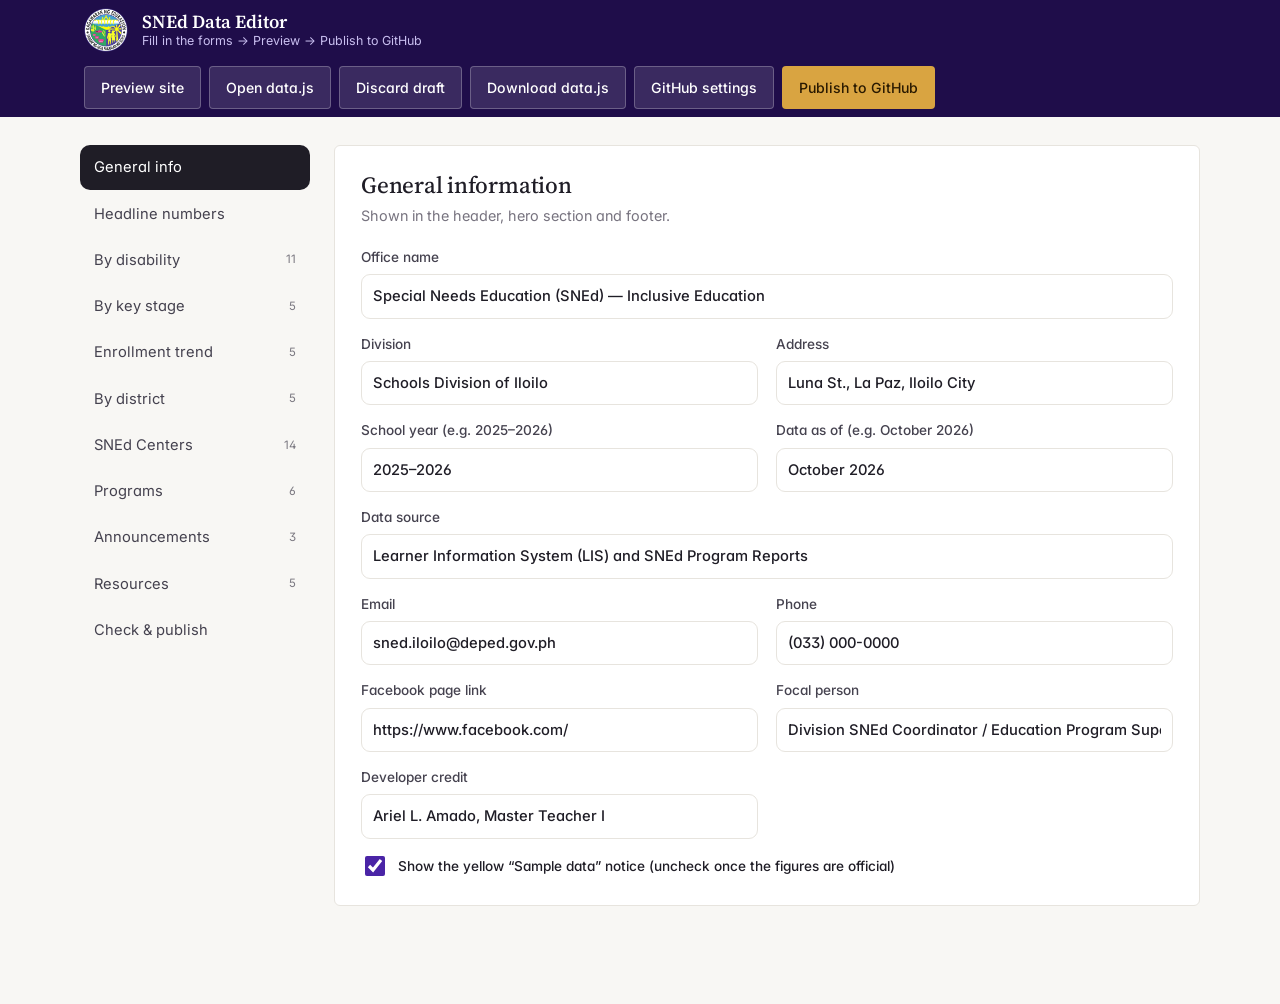
==== commit cbc7615f: "Add files via upload" ====
--- a/admin.html
+++ b/admin.html
@@ -36,7 +36,7 @@
     .form-grid{display:grid;grid-template-columns:repeat(2,1fr);gap:14px 18px}
     .form-grid label{display:flex;flex-direction:column;gap:6px;font-size:.85rem;font-weight:500;color:var(--ink-2)}
     .form-grid label.full{grid-column:1/-1}
-    input[type=text],input[type=number],input[type=date],input[type=email],input[type=url],select,textarea{font:inherit;font-size:.92rem;padding:9px 11px;border:1.5px solid var(--line);border-radius:9px;background:var(--surface);color:var(--ink);width:100%}
+    input[type=text],input[type=password],input[type=number],input[type=date],input[type=email],input[type=url],select,textarea{font:inherit;font-size:.92rem;padding:9px 11px;border:1.5px solid var(--line);border-radius:9px;background:var(--surface);color:var(--ink);width:100%}
     input:focus,select:focus,textarea:focus{outline:none;border-color:var(--purple-500);box-shadow:0 0 0 3px color-mix(in srgb,var(--purple-500) 20%,transparent)}
     textarea{resize:vertical;min-height:62px}
     .form-grid label.switch{flex-direction:row;align-items:center;gap:10px;font-weight:500;color:var(--ink)}
@@ -73,6 +73,21 @@
       .form-grid{grid-template-columns:1fr}
       .tbl-actions .hint{margin-left:0;width:100%}
     }
+    /* GitHub publish */
+    .modal{position:fixed;inset:0;background:rgba(15,10,30,.55);display:none;align-items:flex-start;justify-content:center;z-index:90;padding:40px 16px;overflow-y:auto}
+    .modal.open{display:flex}
+    .modal-box{background:var(--surface);color:var(--ink);border-radius:8px;max-width:560px;width:100%;padding:28px;border:1px solid var(--line)}
+    .modal-box h2{font-family:var(--serif);font-weight:500;font-size:1.45rem;margin-bottom:6px}
+    .modal-box .help{color:var(--muted);font-size:.88rem;margin:0 0 18px}
+    .modal-box .form-grid{grid-template-columns:1fr 1fr}
+    .modal-foot{display:flex;gap:8px;justify-content:flex-end;margin-top:20px;flex-wrap:wrap}
+    .gh-status{font-size:.82rem;color:var(--muted);margin-top:12px;min-height:1.2em}
+    .gh-status.ok{color:#1d6b3f} .gh-status.err{color:#b3261e}
+    .howto{font-size:.84rem;color:var(--ink-2);background:var(--tint);border:1px solid var(--line);border-radius:6px;padding:12px 14px 12px 30px;margin:16px 0 0}
+    .howto li{margin:3px 0}
+    .warnline{font-size:.8rem;color:var(--gold-ink);margin-top:8px}
+    .gh-chip{font-size:.72rem;color:#c9bff0;margin-left:6px}
+    @media (max-width:560px){.modal-box .form-grid{grid-template-columns:1fr}}
   </style>
 </head>
 <body>
@@ -81,13 +96,15 @@
       <img src="assets/img/division-seal.png" alt="" width="44" height="44">
       <div class="ed-title">
         <strong>SNEd Data Editor <span class="draft-flag" id="draftFlag" hidden>Unsaved draft</span></strong>
-        <small>Fill in the forms → Preview → Download data.js → Upload to GitHub</small>
+        <small>Fill in the forms → Preview → Publish to GitHub</small>
       </div>
       <div class="ed-actions">
         <button class="btn btn-light" type="button" id="btnPreview">Preview site</button>
         <label class="btn btn-light" style="margin:0">Open data.js<input type="file" id="fileOpen" accept=".js,text/javascript" hidden></label>
         <button class="btn btn-light" type="button" id="btnReset">Discard draft</button>
-        <button class="btn btn-gold" type="button" id="btnDownload">Download data.js</button>
+        <button class="btn btn-light" type="button" id="btnDownload">Download data.js</button>
+        <button class="btn btn-light" type="button" id="btnGhSettings" title="GitHub connection settings">GitHub settings</button>
+        <button class="btn btn-gold" type="button" id="btnPublish">Publish to GitHub</button>
       </div>
     </div>
   </header>
@@ -95,6 +112,35 @@
   <div class="wrap layout">
     <nav class="tabs" id="tabs" aria-label="Data sections"></nav>
     <main id="panels"></main>
+  </div>
+
+  <div class="modal" id="ghModal" role="dialog" aria-modal="true" aria-labelledby="ghTitle">
+    <div class="modal-box">
+      <h2 id="ghTitle">Connect to GitHub</h2>
+      <p class="help">Paste your GitHub token once. After that, <b>Publish to GitHub</b> updates the live site directly, with no download or upload.</p>
+      <div class="form-grid">
+        <label>GitHub username<input type="text" id="ghOwner" autocomplete="off" spellcheck="false"></label>
+        <label>Repository name<input type="text" id="ghRepo" autocomplete="off" spellcheck="false"></label>
+        <label>Branch<input type="text" id="ghBranch" autocomplete="off" spellcheck="false"></label>
+        <label>File path<input type="text" id="ghPath" autocomplete="off" spellcheck="false"></label>
+        <label class="full">Token<input type="password" id="ghToken" autocomplete="off" spellcheck="false" placeholder="github_pat_…"></label>
+        <label class="full switch"><input type="checkbox" id="ghRemember"> Remember the token on this computer</label>
+      </div>
+      <p class="warnline" id="ghRememberNote">Not ticked: the token is forgotten when you close this browser tab. Tick it only on your own computer.</p>
+      <ol class="howto">
+        <li>On github.com, go to <b>Settings → Developer settings → Personal access tokens → Fine-grained tokens → Generate new token</b>.</li>
+        <li>Repository access: <b>Only select repositories</b> → choose this site's repository.</li>
+        <li>Permissions → Repository permissions → <b>Contents: Read and write</b>.</li>
+        <li>Generate, copy the token, and paste it above. Never share it in chats or emails.</li>
+      </ol>
+      <div class="gh-status" id="ghStatus" aria-live="polite"></div>
+      <div class="modal-foot">
+        <button class="btn btn-outline btn-sm" type="button" id="ghForget">Forget token</button>
+        <button class="btn btn-outline btn-sm" type="button" id="ghTest">Test connection</button>
+        <button class="btn btn-outline btn-sm" type="button" id="ghClose">Close</button>
+        <button class="btn btn-primary btn-sm" type="button" id="ghSave">Save</button>
+      </div>
+    </div>
   </div>
 
   <div class="toast" id="toast" role="status" aria-live="polite"></div>
@@ -183,12 +229,12 @@
     function updateCounts() { Object.keys(TABLES).forEach(function (k) { var el = $('[data-count="' + k + '"]'); if (el) el.textContent = D[k].length; }); }
 
     /* ---------------- general + summary ---------------- */
-    var META = [["office", "Office name"], ["division", "Division"], ["address", "Address"], ["schoolYear", "School year (e.g. 2025–2026)"], ["asOf", "Data as of (e.g. October 2026)"], ["source", "Data source"], ["email", "Email", "email"], ["phone", "Phone"], ["facebook", "Facebook page link", "url"], ["focalPerson", "Focal person"], ["supervisorName", "Supervisor name (leave blank to hide the photo section)"], ["supervisorPosition", "Supervisor position"], ["supervisorMessage", "Supervisor message"], ["developer", "Developer credit"]];
+    var META = [["office", "Office name"], ["division", "Division"], ["address", "Address"], ["schoolYear", "School year (e.g. 2025–2026)"], ["asOf", "Data as of (e.g. October 2026)"], ["source", "Data source"], ["email", "Email", "email"], ["phone", "Phone"], ["facebook", "Facebook page link", "url"], ["focalPerson", "Focal person"], ["developer", "Developer credit"]];
     var SUMMARY = [["learnersWithDisabilities", "Learners with Disabilities"], ["giftedTalented", "Gifted & Talented Learners"], ["snedCenters", "SNEd Centers"], ["inclusiveSchools", "Inclusive Schools"], ["snedTeachers", "SNEd Teachers"], ["learningResourceCenters", "Learning Resource Centers"]];
 
     function renderGeneral() {
       $("#p-general").innerHTML = '<div class="card"><h2>General information</h2><p class="help">Shown in the header, hero section and footer.</p><div class="form-grid">' +
-        META.map(function (m) { return '<label' + (m[0] === "source" || m[0] === "office" || m[0] === "supervisorMessage" ? ' class="full"' : "") + ">" + m[1] + '<input type="' + (m[2] || "text") + '" data-meta="' + m[0] + '" value="' + esc(D.meta[m[0]]) + '"></label>'; }).join("") +
+        META.map(function (m) { return '<label' + (m[0] === "source" || m[0] === "office" ? ' class="full"' : "") + ">" + m[1] + '<input type="' + (m[2] || "text") + '" data-meta="' + m[0] + '" value="' + esc(D.meta[m[0]]) + '"></label>'; }).join("") +
         '<label class="full switch"><input type="checkbox" id="isSample"' + (D.isSampleData ? " checked" : "") + '> Show the yellow “Sample data” notice (uncheck once the figures are official)</label></div></div>';
       $$("[data-meta]").forEach(function (i) { i.addEventListener("input", function () { D.meta[i.getAttribute("data-meta")] = i.value; changed(); }); });
       $("#isSample").addEventListener("change", function () { D.isSampleData = this.checked; changed(); });
@@ -305,7 +351,7 @@
       var warn = items.filter(function (i) { return !i.ok; }).length;
       p.innerHTML = '<div class="card"><h2>Check &amp; publish</h2><p class="help">' + (warn ? warn + " item(s) need attention. Warnings don't block downloading." : "All checks passed. Ready to publish.") + '</p><ul class="checks">' +
         items.map(function (i) { return '<li class="' + (i.ok ? "ok" : "warn") + '"><span>' + (i.ok ? "✓" : "!") + "</span><span>" + i.t + "</span></li>"; }).join("") + "</ul></div>" +
-        '<div class="card"><h2>How to publish</h2><ol class="steps"><li>Click <b>Preview site</b> to see your changes.</li><li>Click <b>Download data.js</b> (top right).</li><li>On GitHub, open your repository → <b>assets</b> → <b>js</b> → <b>Add file</b> → <b>Upload files</b>.</li><li>Drag in the downloaded <b>data.js</b> → <b>Commit changes</b>. It replaces the old file.</li><li>Wait about a minute, then refresh the site. If the old data still shows, press Ctrl+F5.</li></ol></div>';
+        '<div class="card"><h2>How to publish</h2><ol class="steps"><li>Click <b>Preview site</b> to see your changes.</li><li>Click <b>Publish to GitHub</b> (top right). The first time, paste your GitHub token in <b>GitHub settings</b>.</li><li>Wait about a minute, then refresh the site. If the old data still shows, press Ctrl+F5.</li></ol><p class="help" style="margin:14px 0 0">No token? Click <b>Download data.js</b> instead, then on GitHub open <b>assets → js → Add file → Upload files</b>, drag it in and click <b>Commit changes</b>.</p></div>';
     }
 
     /* ---------------- top actions ---------------- */
@@ -342,9 +388,117 @@
     });
     window.addEventListener("beforeunload", function () { try { localStorage.setItem(DRAFT_KEY, JSON.stringify(D)); } catch (e) {} });
 
+    /* ---------------- GitHub publishing ---------------- */
+    var GH_CFG_KEY = "sned:gh", GH_TOKEN_KEY = "sned:ghtoken";
+    function guessRepo() {
+      var h = location.hostname.match(/^([a-z0-9-]+)\.github\.io$/i), seg = location.pathname.split("/").filter(Boolean)[0];
+      return { owner: h ? h[1] : "", repo: h && seg && !/\.html?$/i.test(seg) ? seg : "" };
+    }
+    function ghCfg() {
+      var c = {}; try { c = JSON.parse(localStorage.getItem(GH_CFG_KEY) || "{}"); } catch (e) {}
+      var g = guessRepo();
+      return { owner: c.owner || g.owner, repo: c.repo || g.repo, branch: c.branch || "main", path: c.path || "assets/js/data.js", remember: !!c.remember };
+    }
+    function ghToken() {
+      try { return sessionStorage.getItem(GH_TOKEN_KEY) || localStorage.getItem(GH_TOKEN_KEY) || ""; } catch (e) { return ""; }
+    }
+    function saveGh(cfg, token) {
+      try {
+        localStorage.setItem(GH_CFG_KEY, JSON.stringify({ owner: cfg.owner, repo: cfg.repo, branch: cfg.branch, path: cfg.path, remember: cfg.remember }));
+        sessionStorage.removeItem(GH_TOKEN_KEY); localStorage.removeItem(GH_TOKEN_KEY);
+        if (token) (cfg.remember ? localStorage : sessionStorage).setItem(GH_TOKEN_KEY, token);
+      } catch (e) {}
+    }
+    function readForm() {
+      return { owner: $("#ghOwner").value.trim(), repo: $("#ghRepo").value.trim(), branch: $("#ghBranch").value.trim() || "main",
+        path: $("#ghPath").value.trim().replace(/^\/+/, "") || "assets/js/data.js", remember: $("#ghRemember").checked };
+    }
+    function ghStatus(msg, cls) { var el = $("#ghStatus"); el.textContent = msg; el.className = "gh-status" + (cls ? " " + cls : ""); }
+    function openGh() {
+      var c = ghCfg();
+      $("#ghOwner").value = c.owner; $("#ghRepo").value = c.repo; $("#ghBranch").value = c.branch; $("#ghPath").value = c.path;
+      $("#ghRemember").checked = c.remember; $("#ghToken").value = ghToken(); ghStatus("");
+      $("#ghModal").classList.add("open"); setTimeout(function () { (c.owner ? $("#ghToken") : $("#ghOwner")).focus(); }, 30);
+    }
+    function closeGh() { $("#ghModal").classList.remove("open"); }
+
+    function api(cfg, token, method, body) {
+      var url = "https://api.github.com/repos/" + encodeURIComponent(cfg.owner) + "/" + encodeURIComponent(cfg.repo) + "/contents/" +
+        cfg.path.split("/").map(encodeURIComponent).join("/") + (method === "GET" ? "?ref=" + encodeURIComponent(cfg.branch) + "&t=" + Date.now() : "");
+      return fetch(url, { method: method, cache: "no-store", headers: { "Accept": "application/vnd.github+json", "Authorization": "Bearer " + token, "X-GitHub-Api-Version": "2022-11-28" },
+        body: body ? JSON.stringify(body) : undefined }).then(function (r) {
+        return r.json().catch(function () { return {}; }).then(function (j) { if (!r.ok) { var e = new Error(j.message || ("HTTP " + r.status)); e.status = r.status; throw e; } return j; });
+      });
+    }
+    function explain(e) {
+      if (e.status === 401) return "The token was not accepted. It may be mistyped or expired. Create a new token and paste it again.";
+      if (e.status === 403) return "The token has no permission to change this repository. Give it Contents: Read and write for this repository.";
+      if (e.status === 404) return "Repository or file not found. Check the username, repository name, branch and file path. A fine-grained token must also be given access to this repository.";
+      if (e.status === 409 || e.status === 422) return "The file changed on GitHub while you were editing. Please try Publish again.";
+      if (!e.status) return "Could not reach GitHub. Check your internet connection.";
+      return "GitHub said: " + e.message;
+    }
+    function b64(str) { var bytes = new TextEncoder().encode(str), bin = ""; for (var i = 0; i < bytes.length; i += 0x8000) bin += String.fromCharCode.apply(null, bytes.subarray(i, i + 0x8000)); return btoa(bin); }
+    function unb64(b) { var bin = atob(String(b).replace(/\s/g, "")), arr = new Uint8Array(bin.length); for (var i = 0; i < bin.length; i++) arr[i] = bin.charCodeAt(i); return new TextDecoder().decode(arr); }
+
+    $("#btnGhSettings").addEventListener("click", openGh);
+    $("#ghClose").addEventListener("click", closeGh);
+    $("#ghModal").addEventListener("click", function (e) { if (e.target === this) closeGh(); });
+    document.addEventListener("keydown", function (e) { if (e.key === "Escape") closeGh(); });
+    $("#ghSave").addEventListener("click", function () {
+      var c = readForm(), t = $("#ghToken").value.trim();
+      if (!c.owner || !c.repo) { ghStatus("Please enter your GitHub username and repository name.", "err"); return; }
+      saveGh(c, t); closeGh(); toast(t ? "GitHub settings saved" : "Settings saved (no token yet)");
+    });
+    $("#ghForget").addEventListener("click", function () { $("#ghToken").value = ""; saveGh(readForm(), ""); ghStatus("Token removed from this computer.", "ok"); });
+    $("#ghTest").addEventListener("click", function () {
+      var c = readForm(), t = $("#ghToken").value.trim();
+      if (!t) { ghStatus("Paste your token first.", "err"); return; }
+      ghStatus("Checking…");
+      api(c, t, "GET").then(function () { saveGh(c, t); ghStatus("Connected. The token can read " + c.owner + "/" + c.repo + ". Click Save, then Publish.", "ok"); })
+        .catch(function (e) { ghStatus(explain(e), "err"); });
+    });
+
+    var publishing = false;
+    $("#btnPublish").addEventListener("click", function () {
+      if (publishing) return;
+      var c = ghCfg(), t = ghToken();
+      if (!c.owner || !c.repo || !t) { openGh(); ghStatus("Connect your GitHub repository first, then click Publish again."); return; }
+      var warn = $$("#p-check .checks li.warn").length;
+      if (!confirm("Publish these changes to the live site (" + c.owner + "/" + c.repo + ")?" + (warn ? "\n\nNote: " + warn + " check(s) need attention. See the Check & publish tab." : ""))) return;
+      publishing = true; var btn = this, label = btn.textContent; btn.textContent = "Publishing…"; btn.disabled = true;
+      var content = buildJS();
+      function put(sha) { return api(c, t, "PUT", { message: "Update SNEd data (" + new Date().toLocaleString("en-PH") + ")", content: b64(content), sha: sha, branch: c.branch }); }
+      api(c, t, "GET").then(function (f) { return put(f.sha); }, function (e) { if (e.status === 404) return put(undefined); throw e; })
+        .catch(function (e) { if (e.status === 409) return api(c, t, "GET").then(function (f) { return put(f.sha); }); throw e; })
+        .then(function () {
+          published = clone(D);
+          clearTimeout(saveT);
+          try { localStorage.removeItem(DRAFT_KEY); } catch (e) {}
+          $("#draftFlag").hidden = true;
+          toast("Published. The live site updates in about 1 minute.");
+          setTimeout(function () { alert("Published to GitHub.\n\nThe live site will show the new data in about 1 minute. If it still shows the old numbers, press Ctrl+F5 on the site."); }, 200);
+        })
+        .catch(function (e) { alert("Could not publish.\n\n" + explain(e)); })
+        .then(function () { publishing = false; btn.textContent = label; btn.disabled = false; });
+    });
+
+    /* Load the newest data.js straight from GitHub (avoids old cached copies) */
+    function loadLatestFromGitHub() {
+      var c = ghCfg(), t = ghToken(); if (!c.owner || !c.repo || !t) return;
+      var hasDraft = false; try { hasDraft = !!localStorage.getItem(DRAFT_KEY); } catch (e) {}
+      api(c, t, "GET").then(function (f) {
+        var sb = {}; new Function("window", unb64(f.content))(sb);
+        if (!sb.SNED_DATA) return;
+        published = clone(sb.SNED_DATA);
+        if (!hasDraft) { D = clone(published); normalize(D); renderAll(); }
+      }).catch(function (e) { console.warn("[SNEd] Could not load latest data from GitHub:", e.message); });
+    }
+
     function renderAll() { renderGeneral(); renderSummary(); refreshDistrictList(); Object.keys(TABLES).forEach(renderTable); updateCounts(); runChecks(); }
     renderAll();
     try { if (localStorage.getItem(DRAFT_KEY)) $("#draftFlag").hidden = false; } catch (e) {}
+    loadLatestFromGitHub();
   })();
   </script>
 </body>
--- a/assets/css/style.css
+++ b/assets/css/style.css
@@ -29,7 +29,7 @@
 :root[data-contrast="high"] a{text-decoration:underline}
 
 *{box-sizing:border-box}
-html{font-size:var(--fs);scroll-behavior:smooth;scroll-padding-top:80px}
+html{font-size:var(--fs);scroll-behavior:smooth;scroll-padding-top:72px}
 body{margin:0;font-family:var(--sans);background:var(--bg);color:var(--ink);line-height:1.65;-webkit-font-smoothing:antialiased;font-feature-settings:"cv11","ss01"}
 img{max-width:100%;height:auto;display:block}
 a{color:var(--purple-700);text-underline-offset:3px}
@@ -69,7 +69,7 @@
 
 /* hero */
 .hero{border-bottom:1px solid var(--line);background:var(--bg)}
-.hero-inner{display:grid;grid-template-columns:1.05fr .95fr;gap:64px;align-items:center;padding:84px 24px}
+.hero-inner{display:grid;grid-template-columns:1.05fr .95fr;gap:64px;align-items:start;padding:20px 24px 64px}
 .eyebrow{display:flex;align-items:center;gap:10px;text-transform:uppercase;letter-spacing:.16em;font-size:.7rem;font-weight:600;color:var(--gold-ink);margin:0 0 16px}
 .eyebrow::before{content:"";width:24px;height:1px;background:var(--gold)}
 .hero h1{font-size:clamp(2.1rem,4.4vw,3.3rem);font-weight:500;color:var(--ink)}
@@ -97,9 +97,9 @@
 .sample-notice code{background:rgba(0,0,0,.06);padding:1px 6px;border-radius:3px}
 
 /* sections */
-.section{padding:88px 0}
+.section{padding:40px 0 64px}
 .section-tint{background:var(--tint);border-top:1px solid var(--line);border-bottom:1px solid var(--line)}
-.section-head{margin-bottom:40px;max-width:680px}
+.section-head{margin-bottom:28px;max-width:680px}
 .section-head h2{font-size:clamp(1.7rem,3vw,2.3rem)}
 .section-head p.muted{margin:10px 0 0}
 .row-head{display:flex;justify-content:space-between;align-items:flex-end;gap:16px;max-width:none;flex-wrap:wrap}
@@ -184,8 +184,24 @@
 .program h3{font-family:var(--serif);font-size:1.2rem;font-weight:600;margin-bottom:10px}
 .program p{margin:0;color:var(--ink-2);font-size:.9rem}
 
+/* supervisor (in hero) */
+.hero-side{display:flex;flex-direction:column;gap:18px}
+.leader{margin:0;display:grid;grid-template-columns:200px 1fr;gap:24px;align-items:center;padding:18px;border:1px solid var(--line);border-radius:var(--radius);background:var(--surface)}
+.leader img{width:100%;height:auto;aspect-ratio:4/5;object-fit:cover;border-radius:4px;border:1px solid var(--line);background:var(--tint)}
+.leader .eyebrow{margin-bottom:6px}
+.leader blockquote{margin:0 0 14px;font-family:var(--serif);font-size:1.08rem;line-height:1.5;color:var(--ink)}
+.leader blockquote::before{content:"\201C";color:var(--gold)}
+.leader blockquote::after{content:"\201D";color:var(--gold)}
+.leader-name{display:block;font-family:var(--serif);font-size:1.2rem;font-weight:600}
+.leader-role{display:block;color:var(--muted);font-size:.82rem;margin-top:2px}
+.hero-copy .hero-card{width:300px;max-width:100%;padding:8px;margin:0 0 28px}
+@media (max-width:960px){.hero-side{max-width:540px}}
+@media (max-width:480px){.hero-copy .hero-card{width:240px}.leader{grid-template-columns:120px 1fr;gap:14px;padding:14px}.leader blockquote{font-size:.92rem}}
+
 /* updates & resources */
 .two-col{display:grid;grid-template-columns:1.1fr .9fr;gap:72px}
+#updates,#resources{min-height:60vh}
+.resources{max-width:820px}
 .timeline{list-style:none;margin:0;padding:0;border-top:1px solid var(--line-2)}
 .timeline li{padding:22px 0;border-bottom:1px solid var(--line);display:grid;grid-template-columns:130px 1fr;gap:20px}
 .timeline time{font-size:.8rem;color:var(--muted);padding-top:3px}
@@ -222,7 +238,7 @@
 
 /* responsive */
 @media (max-width:960px){
-  .hero-inner{grid-template-columns:1fr;gap:40px;padding:56px 24px}
+  .hero-inner{grid-template-columns:1fr;gap:40px;padding:16px 24px 48px}
   .hero-card{max-width:540px}
   .stats,.programs{grid-template-columns:repeat(2,1fr)}
   .stat:not(:nth-child(3n+1)),.program:not(:nth-child(3n+1)){padding-left:0;border-left:0}
@@ -238,7 +254,7 @@
   .a11y-label{display:none}
   .a11y-inner{justify-content:center}
   .wrap{padding:0 18px}
-  .section{padding:60px 0}
+  .section{padding:32px 0 48px}
   .grid-charts{grid-template-columns:1fr}
   .span-2{grid-column:auto}
   .card{padding:20px}
@@ -268,11 +284,3 @@
   :root:not([data-theme="light"]) .btn-primary{color:#15131a}
   :root:not([data-theme="light"]) .sample-notice{background:#2a2312;color:#ecd3a0;border-color:#3d3318}
 }
-#updates, #resources, #contact {
-  min-height: 100vh;
-  scroll-margin-top: 80px;
-}
-#updates, #resources, #contact {
-  min-height: 100vh;
-  scroll-margin-top: 80px;
-}
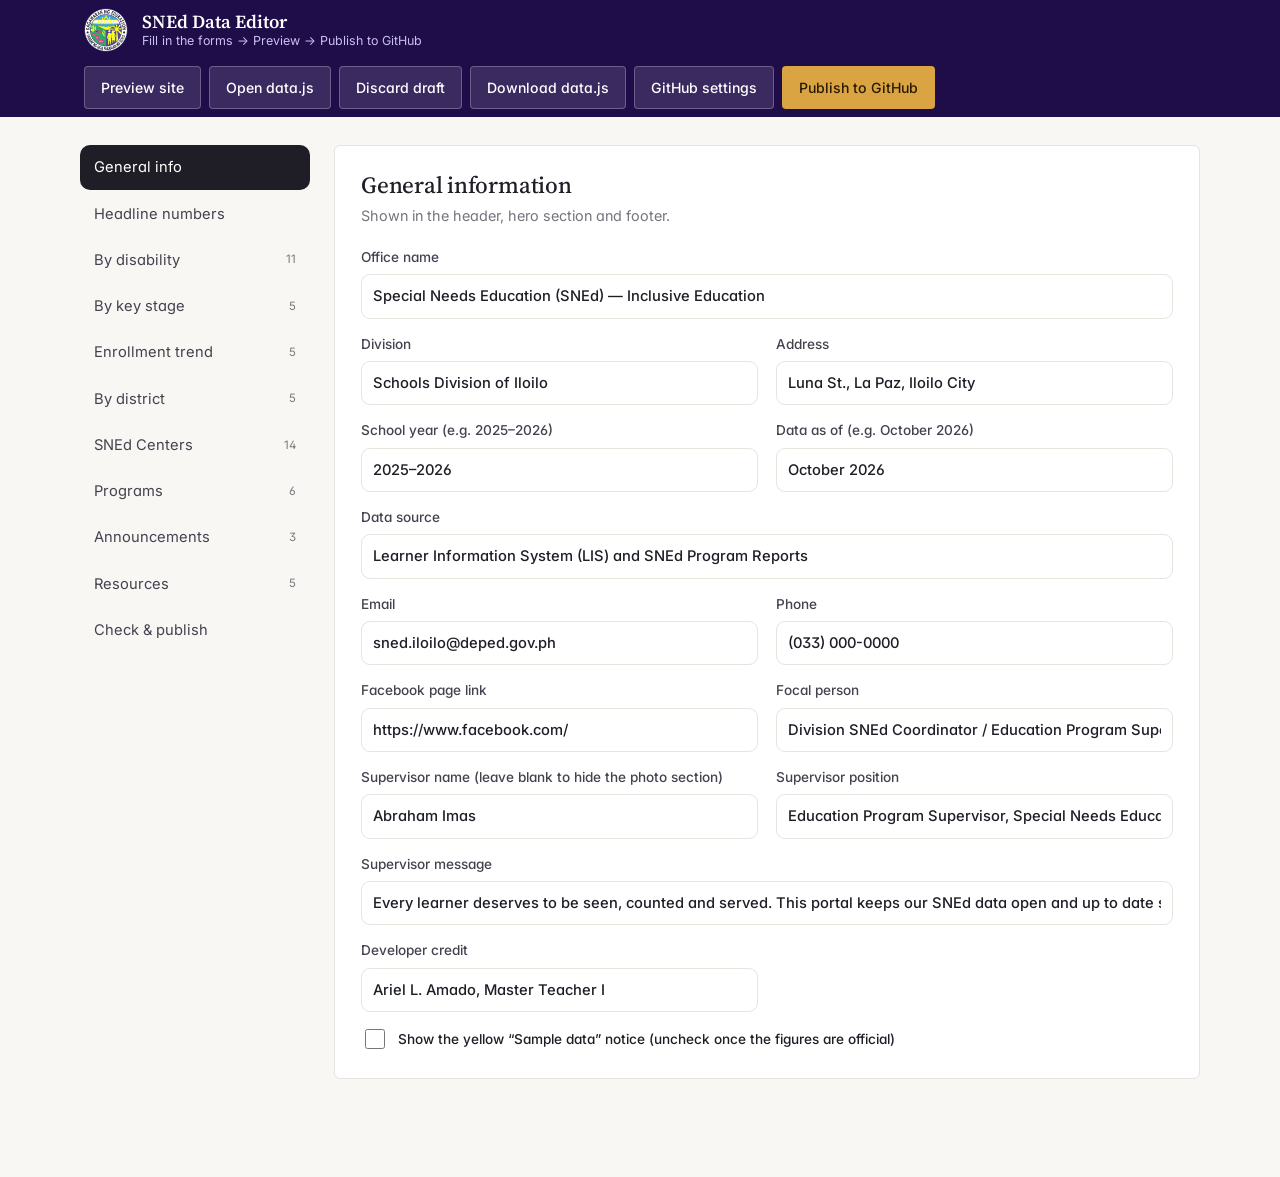
==== commit 2beb2ac1: "Add files via upload" ====
--- a/admin.html
+++ b/admin.html
@@ -229,12 +229,12 @@
     function updateCounts() { Object.keys(TABLES).forEach(function (k) { var el = $('[data-count="' + k + '"]'); if (el) el.textContent = D[k].length; }); }
 
     /* ---------------- general + summary ---------------- */
-    var META = [["office", "Office name"], ["division", "Division"], ["address", "Address"], ["schoolYear", "School year (e.g. 2025–2026)"], ["asOf", "Data as of (e.g. October 2026)"], ["source", "Data source"], ["email", "Email", "email"], ["phone", "Phone"], ["facebook", "Facebook page link", "url"], ["focalPerson", "Focal person"], ["developer", "Developer credit"]];
+    var META = [["office", "Office name"], ["division", "Division"], ["address", "Address"], ["schoolYear", "School year (e.g. 2025–2026)"], ["asOf", "Data as of (e.g. October 2026)"], ["source", "Data source"], ["email", "Email", "email"], ["phone", "Phone"], ["facebook", "Facebook page link", "url"], ["focalPerson", "Focal person"], ["supervisorName", "Supervisor name (leave blank to hide the photo section)"], ["supervisorPosition", "Supervisor position"], ["supervisorMessage", "Supervisor message"], ["developer", "Developer credit"]];
     var SUMMARY = [["learnersWithDisabilities", "Learners with Disabilities"], ["giftedTalented", "Gifted & Talented Learners"], ["snedCenters", "SNEd Centers"], ["inclusiveSchools", "Inclusive Schools"], ["snedTeachers", "SNEd Teachers"], ["learningResourceCenters", "Learning Resource Centers"]];
 
     function renderGeneral() {
       $("#p-general").innerHTML = '<div class="card"><h2>General information</h2><p class="help">Shown in the header, hero section and footer.</p><div class="form-grid">' +
-        META.map(function (m) { return '<label' + (m[0] === "source" || m[0] === "office" ? ' class="full"' : "") + ">" + m[1] + '<input type="' + (m[2] || "text") + '" data-meta="' + m[0] + '" value="' + esc(D.meta[m[0]]) + '"></label>'; }).join("") +
+        META.map(function (m) { return '<label' + (m[0] === "source" || m[0] === "office" || m[0] === "supervisorMessage" ? ' class="full"' : "") + ">" + m[1] + '<input type="' + (m[2] || "text") + '" data-meta="' + m[0] + '" value="' + esc(D.meta[m[0]]) + '"></label>'; }).join("") +
         '<label class="full switch"><input type="checkbox" id="isSample"' + (D.isSampleData ? " checked" : "") + '> Show the yellow “Sample data” notice (uncheck once the figures are official)</label></div></div>';
       $$("[data-meta]").forEach(function (i) { i.addEventListener("input", function () { D.meta[i.getAttribute("data-meta")] = i.value; changed(); }); });
       $("#isSample").addEventListener("change", function () { D.isSampleData = this.checked; changed(); });
